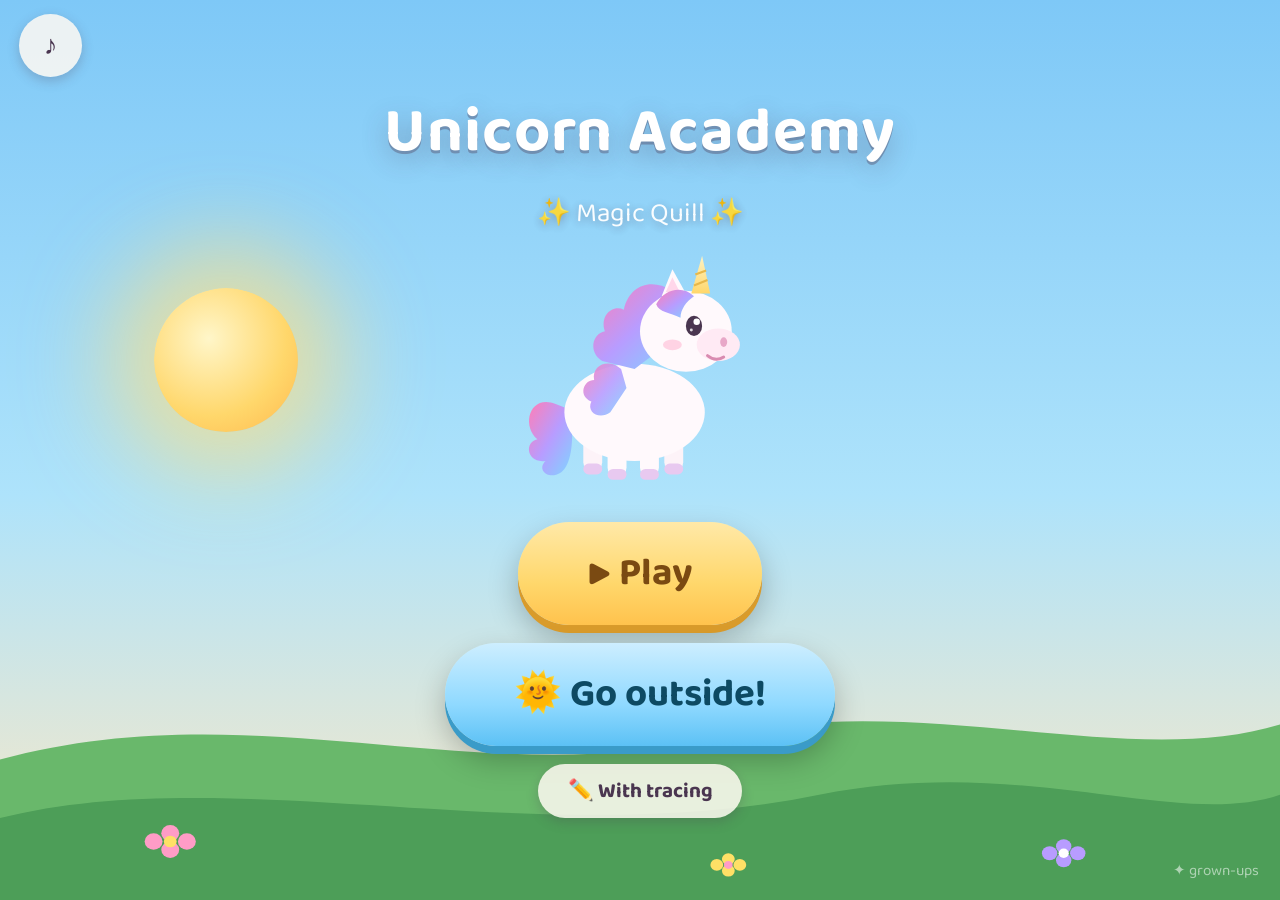
==== prototype/index.html @ e1fb6e6a "Adventure Playground Quest: go-outside missions that grow 6→12 New 🌞 Go outside! mode. Pick a missio" ====
<!DOCTYPE html>
<html lang="en">
<head>
  <meta charset="UTF-8">
  <meta name="viewport" content="width=device-width, initial-scale=1.0, maximum-scale=1.0, user-scalable=no, viewport-fit=cover">
  <title>Unicorn Academy: Magic Quill</title>

  <!-- PWA: add to home screen → full-screen app -->
  <link rel="manifest" href="manifest.webmanifest">
  <meta name="theme-color" content="#322a63">
  <meta name="mobile-web-app-capable" content="yes">
  <meta name="apple-mobile-web-app-capable" content="yes">
  <meta name="apple-mobile-web-app-status-bar-style" content="black-translucent">
  <link rel="apple-touch-icon" href="icon.svg">
  <link rel="icon" href="icon.svg" type="image/svg+xml">

  <link rel="preconnect" href="https://fonts.googleapis.com">
  <link rel="preconnect" href="https://fonts.gstatic.com" crossorigin>
  <link href="https://fonts.googleapis.com/css2?family=Baloo+2:wght@500;700;800&display=swap" rel="stylesheet">

  <link rel="stylesheet" href="css/game.css">
</head>
<body class="sky-day">

  <!-- sky stack (crossfaded by body class) -->
  <div class="sky-layer night"></div>
  <div class="sky-layer dawn1"></div>
  <div class="sky-layer dawn2"></div>
  <div class="sky-layer day"></div>

  <!-- stars -->
  <div id="stars">
    <i style="top:8%;left:12%"></i><i style="top:15%;left:28%"></i><i style="top:6%;left:43%"></i>
    <i style="top:18%;left:57%"></i><i style="top:9%;left:70%"></i><i style="top:14%;left:84%"></i>
    <i style="top:26%;left:7%"></i><i style="top:31%;left:22%"></i><i style="top:24%;left:38%"></i>
    <i style="top:33%;left:50%"></i><i style="top:27%;left:64%"></i><i style="top:35%;left:78%"></i>
    <i style="top:22%;left:92%"></i><i style="top:42%;left:15%"></i><i style="top:45%;left:33%"></i>
    <i style="top:40%;left:60%"></i><i style="top:47%;left:74%"></i><i style="top:44%;left:88%"></i>
    <i style="top:4%;left:60%"></i><i style="top:12%;left:95%"></i><i style="top:38%;left:45%"></i>
    <i style="top:5%;left:25%"></i><i style="top:20%;left:3%"></i><i style="top:30%;left:97%"></i>
  </div>

  <!-- the sun rises as she writes -->
  <div id="sun"></div>

  <!-- the moon rises for the MOON quest -->
  <div id="moon"></div>

  <!-- rain falls for the RAIN quest (drops revealed level by level) -->
  <div id="rain" aria-hidden="true">
    <i style="left:6%;animation-delay:0s"></i><i style="left:14%;animation-delay:.4s"></i>
    <i style="left:22%;animation-delay:.15s"></i><i style="left:30%;animation-delay:.55s"></i>
    <i style="left:38%;animation-delay:.25s"></i><i style="left:46%;animation-delay:.65s"></i>
    <i style="left:54%;animation-delay:.1s"></i><i style="left:62%;animation-delay:.5s"></i>
    <i style="left:70%;animation-delay:.3s"></i><i style="left:78%;animation-delay:.7s"></i>
    <i style="left:86%;animation-delay:.2s"></i><i style="left:94%;animation-delay:.6s"></i>
    <i style="left:10%;animation-delay:.8s"></i><i style="left:42%;animation-delay:.9s"></i>
    <i style="left:66%;animation-delay:.75s"></i><i style="left:90%;animation-delay:.85s"></i>
  </div>

  <!-- rainbow payoff for the RAIN quest -->
  <svg id="rainbow" viewBox="0 0 200 100" aria-hidden="true">
    <path d="M 10 100 A 90 90 0 0 1 190 100" fill="none" stroke="#ff7eb6" stroke-width="7"/>
    <path d="M 17 100 A 83 83 0 0 1 183 100" fill="none" stroke="#ffb86b" stroke-width="7"/>
    <path d="M 24 100 A 76 76 0 0 1 176 100" fill="none" stroke="#ffe66b" stroke-width="7"/>
    <path d="M 31 100 A 69 69 0 0 1 169 100" fill="none" stroke="#7ee8a2" stroke-width="7"/>
    <path d="M 38 100 A 62 62 0 0 1 162 100" fill="none" stroke="#8ab6ff" stroke-width="7"/>
  </svg>

  <!-- meadow -->
  <svg id="meadow" viewBox="0 0 1000 200" preserveAspectRatio="none" aria-hidden="true">
    <path d="M0,80 C 200,20 380,110 560,60 C 720,20 880,90 1000,50 L 1000,200 L 0,200 Z" fill="#69b86b"/>
    <path d="M0,130 C 180,80 420,160 640,110 C 800,75 920,140 1000,110 L 1000,200 L 0,200 Z" fill="#4d9e58"/>
    <!-- flowers -->
    <g fill="#ff9cc6">
      <circle cx="120" cy="150" r="7"/><circle cx="133" cy="143" r="7"/><circle cx="146" cy="150" r="7"/>
      <circle cx="133" cy="157" r="7"/><circle cx="133" cy="150" r="5" fill="#ffe066"/>
    </g>
    <g fill="#b89cff">
      <circle cx="820" cy="160" r="6"/><circle cx="831" cy="154" r="6"/><circle cx="842" cy="160" r="6"/>
      <circle cx="831" cy="166" r="6"/><circle cx="831" cy="160" r="4" fill="#fff"/>
    </g>
    <g fill="#ffe066">
      <circle cx="560" cy="170" r="5"/><circle cx="569" cy="165" r="5"/><circle cx="578" cy="170" r="5"/>
      <circle cx="569" cy="175" r="5"/><circle cx="569" cy="170" r="3.4" fill="#ff9cc6"/>
    </g>
    <!-- bloomers: hidden flower patches that GROW reveals one per letter -->
    <g class="bloomer b1" fill="#ff8fb8">
      <circle cx="250" cy="148" r="8"/><circle cx="264" cy="140" r="8"/><circle cx="278" cy="148" r="8"/>
      <circle cx="264" cy="156" r="8"/><circle cx="264" cy="148" r="5.5" fill="#fff3c4"/>
    </g>
    <g class="bloomer b2" fill="#9be0ff">
      <circle cx="430" cy="140" r="7"/><circle cx="442" cy="133" r="7"/><circle cx="454" cy="140" r="7"/>
      <circle cx="442" cy="147" r="7"/><circle cx="442" cy="140" r="4.8" fill="#ffe066"/>
    </g>
    <g class="bloomer b3" fill="#ffd76b">
      <circle cx="680" cy="155" r="8"/><circle cx="694" cy="147" r="8"/><circle cx="708" cy="155" r="8"/>
      <circle cx="694" cy="163" r="8"/><circle cx="694" cy="155" r="5.5" fill="#ff8fb8"/>
    </g>
    <g class="bloomer b4" fill="#cdaaff">
      <circle cx="900" cy="142" r="7"/><circle cx="912" cy="135" r="7"/><circle cx="924" cy="142" r="7"/>
      <circle cx="912" cy="149" r="7"/><circle cx="912" cy="142" r="4.8" fill="#fff"/>
    </g>
  </svg>

  <!-- ===== screens ===== -->
  <section id="screen-title" class="screen active">
    <h1 id="title-heading">Unicorn Academy</h1>
    <p class="subtitle">✨ Magic Quill ✨</p>
    <div id="title-unicorn"></div>
    <button id="play-btn" class="big-btn">▶ Play</button>
    <button id="adventure-btn" class="big-btn outside-btn">🌞 Go outside!</button>
    <button id="mode-btn" class="mode-btn">✏️ With tracing</button>
  </section>

  <section id="screen-trace" class="screen">
    <div id="word-row"></div>
    <div class="trace-card">
      <div id="word-canvas"></div>
    </div>
  </section>

  <section id="screen-naming" class="screen">
    <div class="panel">
      <h2>Pick my name!</h2>
      <div class="name-choices">
        <button class="name-btn" data-name="Luna">🌙 Luna</button>
        <button class="name-btn" data-name="Rosie">🌹 Rosie</button>
        <button class="name-btn" data-name="Star">⭐ Star</button>
      </div>
    </div>
  </section>

  <section id="screen-topics" class="screen">
    <div class="panel">
      <h2>What shall we learn today?</h2>
      <div id="topic-grid"></div>
    </div>
  </section>

  <!-- Adventure Playground Quest: pick a go-outside mission -->
  <section id="screen-adventures" class="screen">
    <div class="panel">
      <h2>Where shall we adventure today?</h2>
      <div id="adventure-grid"></div>
    </div>
  </section>

  <!-- the mission card: go do it, tap when you're back (honor system) -->
  <section id="screen-mission" class="screen">
    <div class="panel">
      <div id="mission-icon" class="mission-icon">🌞</div>
      <h2 id="mission-prompt">Find something!</h2>
      <button id="mission-go-btn" class="big-btn">Go! 🦄 Tap me when you're back!</button>
    </div>
  </section>

  <!-- back from the adventure: which of these did you find? -->
  <section id="screen-found" class="screen">
    <div class="panel">
      <h2>What did you find?</h2>
      <div id="found-grid"></div>
    </div>
  </section>

  <section id="screen-complete" class="screen">
    <div class="panel">
      <div class="sticker" id="complete-sticker">🎀</div>
      <h2 id="complete-msg">You earned a magic bow!</h2>
      <div id="sticker-row" aria-label="Sticker collection"></div>
      <button id="again-btn" class="big-btn">Play again</button>
    </div>
  </section>

  <!-- persistent unicorn + speech (left side, clear of her writing hand) -->
  <aside id="rail">
    <div id="bubble">…</div>
    <div id="unicorn-slot"></div>
  </aside>

  <button id="music-btn" aria-label="Music on or off">♪</button>
  <a id="parent-link" href="replay.html" aria-label="Parent replay page">✦ grown-ups</a>
  <div id="rotate-hint">↻ turn me sideways!</div>

  <script src="js/letters.js"></script>
  <script src="js/words.js"></script>
  <script src="js/topics.js"></script>
  <script src="js/adventures.js"></script>
  <script src="js/tracer.js"></script>
  <script src="js/freehand.js"></script>
  <script src="js/narrator.js"></script>
  <script src="js/sounds.js"></script>
  <script src="js/unicorn.js"></script>
  <script src="js/game.js"></script>
</body>
</html>
---- prototype/css/game.css ----
/* Magic Quill — "Storybook Dawn" theme.
 * The world is the reward: the sky itself brightens as she writes.
 * Landscape tablet-first; right-handed child → controls live on the LEFT.
 */

:root {
  --ink: #4a3650;
  --cream: #fffaf2;
  --gold: #ffd76b;
  --pink: #ff7eb6;
  --lilac: #b88ad6;
  --sky-text: #fff;
}

* { box-sizing: border-box; margin: 0; padding: 0; }

html, body {
  height: 100%;
  overflow: hidden;
  touch-action: none;               /* no pinch zoom / pull-to-refresh */
  overscroll-behavior: none;
  -webkit-user-select: none;
  user-select: none;
}

body {
  font-family: 'Baloo 2', 'Comic Sans MS', cursive, sans-serif;
  color: var(--ink);
  position: relative;
}

/* ---------- the sky (crossfading gradient layers) ---------- */
.sky-layer {
  position: fixed; inset: 0;
  opacity: 0;
  transition: opacity 2.4s ease;
  z-index: -3;
  pointer-events: none;
}
.sky-layer.night  { background: linear-gradient(180deg, #1b1840 0%, #322a63 55%, #54417e 100%); }
.sky-layer.dawn1  { background: linear-gradient(180deg, #2e2a5e 0%, #6c4a8c 50%, #c4699c 100%); }
.sky-layer.dawn2  { background: linear-gradient(180deg, #5a5096 0%, #c4699c 45%, #ffb37e 100%); }
.sky-layer.day    { background: linear-gradient(180deg, #7ec8f7 0%, #aee3fb 55%, #ffe9c4 100%); }

body.sky-night .sky-layer.night,
body.sky-dawn1 .sky-layer.dawn1,
body.sky-dawn2 .sky-layer.dawn2,
body.sky-day   .sky-layer.day { opacity: 1; }

/* stars — visible at night, fade at dawn */
#stars {
  position: fixed; inset: 0; z-index: -2; pointer-events: none;
  opacity: 0; transition: opacity 2s ease;
}
body.sky-night #stars { opacity: 1; }
body.sky-dawn1 #stars { opacity: 0.5; }
#stars i {
  position: absolute; width: 4px; height: 4px; border-radius: 50%;
  background: #fff;
  animation: twinkle 2.6s ease-in-out infinite;
}
#stars i:nth-child(2n) { animation-delay: 0.9s; width: 3px; height: 3px; }
#stars i:nth-child(3n) { animation-delay: 1.7s; }
@keyframes twinkle { 0%,100% { opacity: 0.25; } 50% { opacity: 1; } }

/* the sun — rises with her writing */
#sun {
  position: fixed; left: 12vw; z-index: -2; pointer-events: none;
  width: 16vmin; height: 16vmin; border-radius: 50%;
  background: radial-gradient(circle at 38% 35%, #fff6c9, #ffd76b 60%, #ffb84d);
  box-shadow: 0 0 60px 24px rgba(255, 215, 107, 0.55);
  bottom: -20vmin;
  transition: bottom 2.6s cubic-bezier(.45,.05,.35,1), box-shadow 2.6s ease;
}
body.sky-dawn1 #sun { bottom: -6vmin; }
body.sky-dawn2 #sun { bottom: 16vmin; box-shadow: 0 0 80px 36px rgba(255, 215, 107, 0.65); }
body.sky-day   #sun { bottom: 52vmin; box-shadow: 0 0 90px 44px rgba(255, 224, 130, 0.7); }

/* the moon — rises for the MOON quest */
#moon {
  position: fixed; right: 14vw; z-index: -2; pointer-events: none;
  width: 13vmin; height: 13vmin; border-radius: 50%;
  background: radial-gradient(circle at 40% 35%, #fffdf0, #f0ead2 65%, #d8d0b8);
  box-shadow: 0 0 50px 18px rgba(240, 234, 210, 0.4);
  bottom: -18vmin;
  transition: bottom 2.6s cubic-bezier(.45,.05,.35,1);
}
#moon::after {            /* crescent shadow */
  content: '';
  position: absolute; top: -6%; left: -14%;
  width: 86%; height: 86%; border-radius: 50%;
  background: rgba(50, 42, 99, 0.55);
}
body.moon-up #moon { bottom: 50vmin; }

/* rain — drops appear level by level (rain-level-1..4) */
#rain {
  position: fixed; inset: 0; z-index: 0; pointer-events: none;
}
#rain i {
  position: absolute; top: -6vh;
  width: 3px; height: 16px; border-radius: 3px;
  background: linear-gradient(180deg, rgba(188,216,255,0), #bcd8ff);
  opacity: 0;
  animation: raindrop 0.9s linear infinite;
}
@keyframes raindrop {
  0% { transform: translateY(0); }
  100% { transform: translateY(80vh); }
}
body.rain-level-1 #rain i:nth-child(-n+4)  { opacity: 0.85; }
body.rain-level-2 #rain i:nth-child(-n+8)  { opacity: 0.85; }
body.rain-level-3 #rain i:nth-child(-n+12) { opacity: 0.85; }
body.rain-level-4 #rain i                  { opacity: 0.85; }

/* rainbow — RAIN quest payoff */
#rainbow {
  position: fixed; left: 50%; bottom: 18vh; z-index: -1; pointer-events: none;
  width: min(72vmin, 80vw);
  transform: translateX(-50%) scale(0.5);
  transform-origin: bottom center;
  opacity: 0;
  transition: opacity 1.4s ease, transform 1.4s cubic-bezier(.34,1.56,.64,1);
}
body.rainbow-show #rainbow { opacity: 0.92; transform: translateX(-50%) scale(1); }

/* shooting stars — STAR quest */
.shooting-star {
  position: fixed; z-index: 0; pointer-events: none;
  width: 5px; height: 5px; border-radius: 50%;
  background: #fff;
  box-shadow: 0 0 8px 3px rgba(255, 246, 201, 0.9);
  animation: shoot 1.3s ease-out forwards;
}
.shooting-star::before {
  content: '';
  position: absolute; right: 2px; top: 1.5px;
  width: 70px; height: 2px;
  background: linear-gradient(270deg, rgba(255,255,255,0.9), rgba(255,255,255,0));
  transform-origin: right center;
  transform: rotate(-200deg);
}
@keyframes shoot {
  0% { transform: translate(0, 0); opacity: 1; }
  100% { transform: translate(38vmin, 22vmin); opacity: 0; }
}

/* extra-twinkle payoff for STAR */
body.star-burst #stars { opacity: 1; }
body.star-burst #stars i {
  width: 5px; height: 5px;
  box-shadow: 0 0 7px 2px rgba(255, 255, 255, 0.8);
  animation-duration: 1.2s;
}

/* bloomers — GROW quest flower patches (bloom-1..4) */
#meadow .bloomer {
  transform: scale(0);
  transform-box: fill-box;
  transform-origin: center bottom;
  transition: transform 0.9s cubic-bezier(.34,1.56,.64,1);
}
body.bloom-1 #meadow .bloomer.b1,
body.bloom-2 #meadow .bloomer.b2,
body.bloom-3 #meadow .bloomer.b3,
body.bloom-4 #meadow .bloomer.b4,
body.bloom-all #meadow .bloomer { transform: scale(1); }

/* writing-mode toggle on the title screen */
.mode-btn {
  font-family: inherit;
  font-size: clamp(0.95rem, 2.4vmin, 1.3rem);
  font-weight: 700;
  color: var(--ink);
  background: rgba(255, 250, 242, 0.85);
  border: none;
  border-radius: 999px;
  padding: 0.5em 1.4em;
  cursor: pointer;
  box-shadow: 0 4px 12px rgba(74, 54, 80, 0.25);
  -webkit-tap-highlight-color: transparent;
}
.mode-btn:active { transform: translateY(2px); }

/* sticker collection row on the complete panel */
#sticker-row {
  font-size: clamp(1.4rem, 4vmin, 2.2rem);
  letter-spacing: 0.3em;
  min-height: 1.2em;
}

/* meadow — darkens at night */
#meadow {
  position: fixed; left: 0; right: 0; bottom: 0; z-index: -1;
  width: 100%; height: 26vh; pointer-events: none;
  filter: brightness(1);
  transition: filter 2.4s ease;
}
body.sky-night #meadow { filter: brightness(0.45) saturate(0.7); }
body.sky-dawn1 #meadow { filter: brightness(0.62) saturate(0.8); }
body.sky-dawn2 #meadow { filter: brightness(0.85); }

/* ---------- screens ---------- */
.screen {
  position: fixed; inset: 0;
  display: none;
  z-index: 5;
}
.screen.active { display: flex; }

/* title */
#screen-title {
  flex-direction: column; align-items: center; justify-content: center;
  gap: 2vh;
  text-align: center;
}
#screen-title h1 {
  font-size: clamp(2.4rem, 7vmin, 4.6rem);
  color: #fff;
  text-shadow: 0 3px 0 rgba(74, 54, 80, 0.35), 0 8px 26px rgba(74, 54, 80, 0.3);
  letter-spacing: 0.02em;
}
#screen-title .subtitle {
  font-size: clamp(1.1rem, 3vmin, 1.7rem);
  color: #fff;
  opacity: 0.95;
  text-shadow: 0 2px 10px rgba(74, 54, 80, 0.4);
  margin-top: -1vh;
}
#title-unicorn { width: clamp(180px, 30vmin, 300px); }
#title-unicorn .unicorn-svg { width: 100%; height: auto; }

.big-btn {
  font-family: inherit;
  font-size: clamp(1.5rem, 4.5vmin, 2.4rem);
  font-weight: 700;
  color: #7a4a12;
  background: linear-gradient(180deg, #ffe9a8, var(--gold) 60%, #ffc24d);
  border: none;
  border-radius: 999px;
  padding: 0.55em 1.8em;
  box-shadow: 0 8px 0 #d99b2b, 0 14px 30px rgba(0,0,0,0.25);
  cursor: pointer;
  animation: btn-breathe 2.2s ease-in-out infinite;
  -webkit-tap-highlight-color: transparent;
}
.big-btn:active { transform: translateY(5px); box-shadow: 0 3px 0 #d99b2b, 0 8px 18px rgba(0,0,0,0.25); }
@keyframes btn-breathe { 0%,100% { transform: scale(1); } 50% { transform: scale(1.05); } }

/* ---------- persistent rail (unicorn + speech) — LEFT side ---------- */
#rail {
  position: fixed; left: 1.5vw; bottom: 2vh;
  width: clamp(180px, 26vw, 340px);
  z-index: 6;
  pointer-events: none;
}
#screen-title.active ~ #rail { display: none; }

#unicorn-slot .unicorn-svg { width: 100%; height: auto; }

#bubble {
  background: var(--cream);
  border-radius: 22px;
  padding: 12px 16px;
  font-size: clamp(0.95rem, 2.4vmin, 1.3rem);
  font-weight: 600;
  line-height: 1.3;
  box-shadow: 0 6px 18px rgba(74, 54, 80, 0.25);
  position: relative;
  margin-bottom: 8px;
  min-height: 2.4em;
}
#bubble::after {
  content: '';
  position: absolute; bottom: -10px; left: 38px;
  border: 11px solid transparent;
  border-top-color: var(--cream);
  border-bottom: none;
}
.bubble-pop { animation: bubble-pop 0.35s cubic-bezier(.34,1.56,.64,1); }
@keyframes bubble-pop { 0% { transform: scale(0.7); opacity: 0; } 100% { transform: scale(1); opacity: 1; } }

/* ---------- trace screen ---------- */
#screen-trace {
  flex-direction: column;
  align-items: flex-end;          /* trace card on the right for righties */
  padding: 2vh 3vw 2vh 0;
}

#word-row {
  display: flex; gap: 0.5vw;
  justify-content: center;
  width: 100%;
  padding: 0 2vw;
  margin-bottom: 1.5vh;
}
.tile {
  display: inline-flex; align-items: center; justify-content: center;
  min-width: clamp(34px, 6.2vmin, 60px);
  height: clamp(40px, 7.4vmin, 70px);
  padding: 0 6px;
  border-radius: 14px;
  background: rgba(255, 250, 242, 0.55);
  color: var(--ink);
  font-size: clamp(1.3rem, 4.4vmin, 2.4rem);
  font-weight: 700;
  box-shadow: inset 0 0 0 2px rgba(255,255,255,0.5);
  transition: transform 0.25s, background 0.4s;
}
.tile.current {
  background: var(--cream);
  box-shadow: inset 0 0 0 3px var(--gold), 0 6px 16px rgba(74,54,80,0.3);
  animation: tile-bounce 1s ease-in-out infinite;
}
.tile.done {
  background: linear-gradient(135deg, #ffd1ec, #ffe9a8 50%, #c9f0ff);
  box-shadow: 0 4px 12px rgba(74,54,80,0.2);
}
@keyframes tile-bounce { 0%,100% { transform: translateY(0); } 50% { transform: translateY(-6px); } }

.trace-card {
  background: radial-gradient(circle at 30% 20%, #fffdf7, var(--cream));
  border-radius: 32px;
  box-shadow: 0 14px 40px rgba(40, 25, 60, 0.35), inset 0 0 0 6px rgba(255, 215, 107, 0.35);
  width: min(62vw, 78vh);
  height: min(78vh, 100%);
  flex: 0 0 auto;
  display: flex; align-items: center; justify-content: center;
  padding: 2vmin;
}
/* whole-word canvas: one svg slot per glyph, school lines run across each row */
#word-canvas {
  width: 100%; height: 100%;
  display: flex; flex-direction: column;
  justify-content: center;
  gap: 2vmin;
}
.word-line {
  display: flex; justify-content: center;
  width: 100%;
  /* cap 15/140, dashed midline 62/140, baseline 112/140 of slot height */
  background:
    linear-gradient(#c5a8dd, #c5a8dd) 0 10.71% / 100% 2px no-repeat,
    repeating-linear-gradient(to right, #d9c2e8 0 8px, transparent 8px 18px) 0 44.29% / 100% 2px no-repeat,
    linear-gradient(#b88ad6, #b88ad6) 0 80% / 100% 2.5px no-repeat;
}
.slot {
  display: block;
  width: calc(100% / var(--n, 4));
  aspect-ratio: 100 / 140;
  touch-action: none;
  cursor: crosshair;
  border-radius: 10px;
}
.slot.active {
  background: rgba(255, 224, 130, 0.16);
  box-shadow: inset 0 0 0 3px rgba(255, 215, 107, 0.45);
}
.slot-preview {
  stroke: #cfb9e2; opacity: 0.4;
  fill: none; stroke-width: 7;
  stroke-linecap: round; stroke-linejoin: round;
}

/* tracing strokes (classes created by tracer.js) */
.mq-under { stroke: #f0dcc8; stroke-width: 13; }
.mq-guide {
  stroke: #d9c2e8; stroke-width: 2.6;
  stroke-dasharray: 0.1 7;
  opacity: 0.85;
}
.mq-guide-active { stroke: var(--lilac); opacity: 1; }
.mq-ink { stroke-width: 9.5; }
.mq-start {
  fill: var(--gold);
  stroke: #fff; stroke-width: 1.6;
  transition: opacity 0.2s;
}
.mq-pulse { animation: dot-pulse 1.1s ease-in-out infinite; transform-box: fill-box; transform-origin: center; }
@keyframes dot-pulse { 0%,100% { transform: scale(1); } 50% { transform: scale(1.35); } }
.mq-arrow { fill: var(--lilac); opacity: 0.95; transition: opacity 0.2s; }
.mq-comet {
  fill: #fff;
  filter: drop-shadow(0 0 6px #ffe66b) drop-shadow(0 0 12px #ff7eb6);
  transition: opacity 0.3s;
}
.mq-mote {
  animation: mote-drift 0.8s ease-out forwards;
  transform-box: fill-box;
}
@keyframes mote-drift {
  0% { opacity: 1; transform: translate(0, 0) scale(1); }
  100% { opacity: 0; transform: translate(var(--dx, 0), var(--dy, -12px)) scale(0.3); }
}
.mq-shake { animation: gentle-shake 0.4s ease; }
@keyframes gentle-shake {
  0%,100% { transform: translateX(0); }
  25% { transform: translateX(-5px); } 75% { transform: translateX(5px); }
}

/* freehand mode: school writing lines + her own ink (classes from freehand.js) */
.fh-line { stroke-width: 1.4; }
.fh-cap  { stroke: #c5a8dd; }
.fh-mid  { stroke: #d9c2e8; stroke-dasharray: 4 4; opacity: 0.8; }
.fh-base { stroke: #b88ad6; stroke-width: 1.8; }
.fh-ink {
  stroke: #8ab6ff;
  stroke-width: 4.6;
  stroke-linecap: round;
  stroke-linejoin: round;
  transition: opacity 0.4s;
}
.fh-ink-done { stroke-width: 5.2; }
.fh-fade { opacity: 0; }

/* ---------- naming + complete panels (centered, rail stays visible) ---------- */
#screen-naming, #screen-complete {
  align-items: center; justify-content: center;
  flex-direction: column; gap: 3vh;
}
.panel {
  background: var(--cream);
  border-radius: 32px;
  padding: 4vh 4vw;
  box-shadow: 0 14px 40px rgba(40, 25, 60, 0.35);
  text-align: center;
  display: flex; flex-direction: column; gap: 2.5vh; align-items: center;
}
.panel h2 { font-size: clamp(1.6rem, 4.5vmin, 2.6rem); }
.name-choices { display: flex; gap: 2vw; }
.name-btn {
  font-family: inherit;
  font-size: clamp(1.3rem, 3.8vmin, 2rem);
  font-weight: 700;
  color: var(--ink);
  border: none; border-radius: 24px;
  padding: 0.7em 1.1em;
  cursor: pointer;
  box-shadow: 0 6px 0 rgba(74,54,80,0.25), 0 10px 22px rgba(74,54,80,0.18);
  -webkit-tap-highlight-color: transparent;
  transition: transform 0.15s;
}
.name-btn:active { transform: translateY(4px); }
.name-btn[data-name="Luna"]  { background: linear-gradient(180deg, #d8ccff, #b89cff); }
.name-btn[data-name="Rosie"] { background: linear-gradient(180deg, #ffd1e4, #ff9cc6); }
.name-btn[data-name="Star"]  { background: linear-gradient(180deg, #fff3c4, #ffe066); }

/* ---------- topic picker ("What shall we learn today?") ---------- */
#screen-topics { align-items: center; justify-content: center; flex-direction: column; }
#screen-topics .panel { max-width: min(94vw, 920px); max-height: 90vh; }
#topic-grid {
  display: flex; flex-wrap: wrap;
  justify-content: center; align-content: center;
  gap: 2vmin;
  width: 100%;
  overflow-y: auto;
}
.topic-btn {
  font-family: inherit;
  display: flex; flex-direction: column; align-items: center; justify-content: center;
  gap: 0.3em;
  width: clamp(108px, 20vmin, 184px);
  min-height: clamp(108px, 20vmin, 184px);
  padding: 1em 0.6em;
  border: none; border-radius: 24px;
  color: var(--ink);
  font-size: clamp(1rem, 2.6vmin, 1.5rem);
  font-weight: 700;
  cursor: pointer;
  box-shadow: 0 6px 0 rgba(74,54,80,0.25), 0 10px 22px rgba(74,54,80,0.18);
  -webkit-tap-highlight-color: transparent;
  transition: transform 0.15s;
}
.topic-btn:active { transform: translateY(4px); }
.topic-btn .emoji { font-size: clamp(2.4rem, 7vmin, 4rem); line-height: 1; }
.topic-btn .label { word-break: break-word; line-height: 1.1; }
/* pastel gradient variants cycle by position so any number of packs stays lively */
.topic-btn:nth-child(5n+1) { background: linear-gradient(180deg, #d8ccff, #b89cff); }
.topic-btn:nth-child(5n+2) { background: linear-gradient(180deg, #ffd1e4, #ff9cc6); }
.topic-btn:nth-child(5n+3) { background: linear-gradient(180deg, #fff3c4, #ffe066); }
.topic-btn:nth-child(5n+4) { background: linear-gradient(180deg, #c9f0ff, #8fd9ff); }
.topic-btn:nth-child(5n+5) { background: linear-gradient(180deg, #d6f5d0, #9be08a); }
/* the always-present built-in pack keeps a signature gold-lilac sparkle */
.topic-btn.magic { background: linear-gradient(180deg, #fff3c4, #e7c9ff); }
/* level stars under an adventure card name */
.topic-btn .stars { font-size: clamp(0.75rem, 1.9vmin, 1.05rem); letter-spacing: 0.08em; line-height: 1; }

/* ---------- Adventure Playground Quest ---------- */
/* picker + "what did you find?" reuse the topic grid/card layout */
#screen-adventures, #screen-found { align-items: center; justify-content: center; flex-direction: column; }
#screen-adventures .panel, #screen-found .panel { max-width: min(94vw, 920px); max-height: 90vh; }
#adventure-grid, #found-grid {
  display: flex; flex-wrap: wrap;
  justify-content: center; align-content: center;
  gap: 2vmin;
  width: 100%;
  overflow-y: auto;
}

/* the mission card: one big go-do prompt + a single Go button */
#screen-mission { align-items: center; justify-content: center; flex-direction: column; }
#screen-mission .panel { max-width: min(92vw, 720px); }
.mission-icon { font-size: clamp(3rem, 12vmin, 6rem); line-height: 1; }
#mission-prompt { line-height: 1.2; }

/* the title's Go-outside button: a sky-blue sibling of .big-btn */
.outside-btn {
  color: #0d4a63;
  background: linear-gradient(180deg, #cdeeff, #8fd9ff 60%, #5cc1f5);
  box-shadow: 0 8px 0 #3a9bc8, 0 14px 30px rgba(0,0,0,0.25);
}
.outside-btn:active { transform: translateY(5px); box-shadow: 0 3px 0 #3a9bc8, 0 8px 18px rgba(0,0,0,0.25); }

.sticker {
  font-size: clamp(3rem, 10vmin, 5.5rem);
  animation: sticker-spin 1.2s cubic-bezier(.34,1.56,.64,1);
}
@keyframes sticker-spin { 0% { transform: scale(0) rotate(-180deg); } 100% { transform: scale(1) rotate(0); } }

/* ---------- corner controls (left = reachable without covering writing) ---------- */
#music-btn {
  position: fixed; top: 1.5vh; left: 1.5vw; z-index: 9;
  width: clamp(44px, 7vmin, 64px); height: clamp(44px, 7vmin, 64px);
  border-radius: 50%;
  border: none;
  background: rgba(255, 250, 242, 0.85);
  color: var(--ink);
  font-size: clamp(1.2rem, 3vmin, 1.7rem);
  cursor: pointer;
  box-shadow: 0 4px 12px rgba(74,54,80,0.25);
}
#music-btn.off { opacity: 0.45; text-decoration: line-through; }

#parent-link {
  position: fixed; bottom: 1vh; right: 1vw; z-index: 9;
  font-size: 0.95rem;
  color: rgba(255,255,255,0.55);
  text-decoration: none;
  padding: 8px;
}

/* ---------- unicorn animation states ---------- */
.unicorn { pointer-events: none; }
.unicorn-svg { overflow: visible; }

.u-tail { animation: tail-sway 3.2s ease-in-out infinite; transform-box: fill-box; transform-origin: right center; }
@keyframes tail-sway { 0%,100% { transform: rotate(0deg); } 50% { transform: rotate(7deg); } }

.u-eye { transform-box: fill-box; transform-origin: center; animation: blink 4.4s infinite; }
@keyframes blink { 0%, 93%, 100% { transform: scaleY(1); } 95.5%, 97% { transform: scaleY(0.08); } }

.u-idle .u-body-group { animation: idle-bob 3s ease-in-out infinite; }
@keyframes idle-bob { 0%,100% { transform: translateY(0); } 50% { transform: translateY(-4px); } }

.u-shy .u-head-group {
  transform-box: fill-box; transform-origin: center bottom;
  animation: shy-peek 3s ease-in-out infinite;
}
@keyframes shy-peek {
  0%,100% { transform: rotate(7deg) translateY(4px); }
  50% { transform: rotate(2deg) translateY(1px); }
}
.u-shy .u-stars { opacity: 0; }

.u-happy .u-body-group { animation: happy-bounce 0.55s cubic-bezier(.34,1.56,.64,1) 2; }
@keyframes happy-bounce { 0%,100% { transform: translateY(0); } 50% { transform: translateY(-14px); } }

.u-celebrate .u-body-group {
  transform-box: fill-box; transform-origin: 30% 90%;
  animation: rear-up 0.9s cubic-bezier(.34,1.56,.64,1) 2;
}
@keyframes rear-up {
  0%,100% { transform: rotate(0); }
  40% { transform: rotate(-12deg) translateY(-10px); }
}
.u-stars { opacity: 0; transition: opacity 0.3s; }
.u-celebrate .u-stars { opacity: 1; }
.u-celebrate .u-star { animation: star-pop 1s ease-in-out infinite; transform-box: fill-box; transform-origin: center; }
.u-celebrate .u-star.s2 { animation-delay: 0.3s; }
.u-celebrate .u-star.s3 { animation-delay: 0.6s; }
@keyframes star-pop { 0%,100% { transform: scale(0.7); opacity: 0.6; } 50% { transform: scale(1.25); opacity: 1; } }

/* ---------- portrait fallback (game is designed landscape) ---------- */
@media (orientation: portrait) {
  #screen-trace { align-items: center; padding: 1vh 2vw; }
  .trace-card { width: 92vw; height: 58vh; }
  #rail { width: 38vw; bottom: 1vh; }
  #rotate-hint { display: block; }
}
#rotate-hint {
  display: none;
  position: fixed; top: 1vh; right: 2vw; z-index: 9;
  color: #fff; font-size: 0.9rem; opacity: 0.8;
}
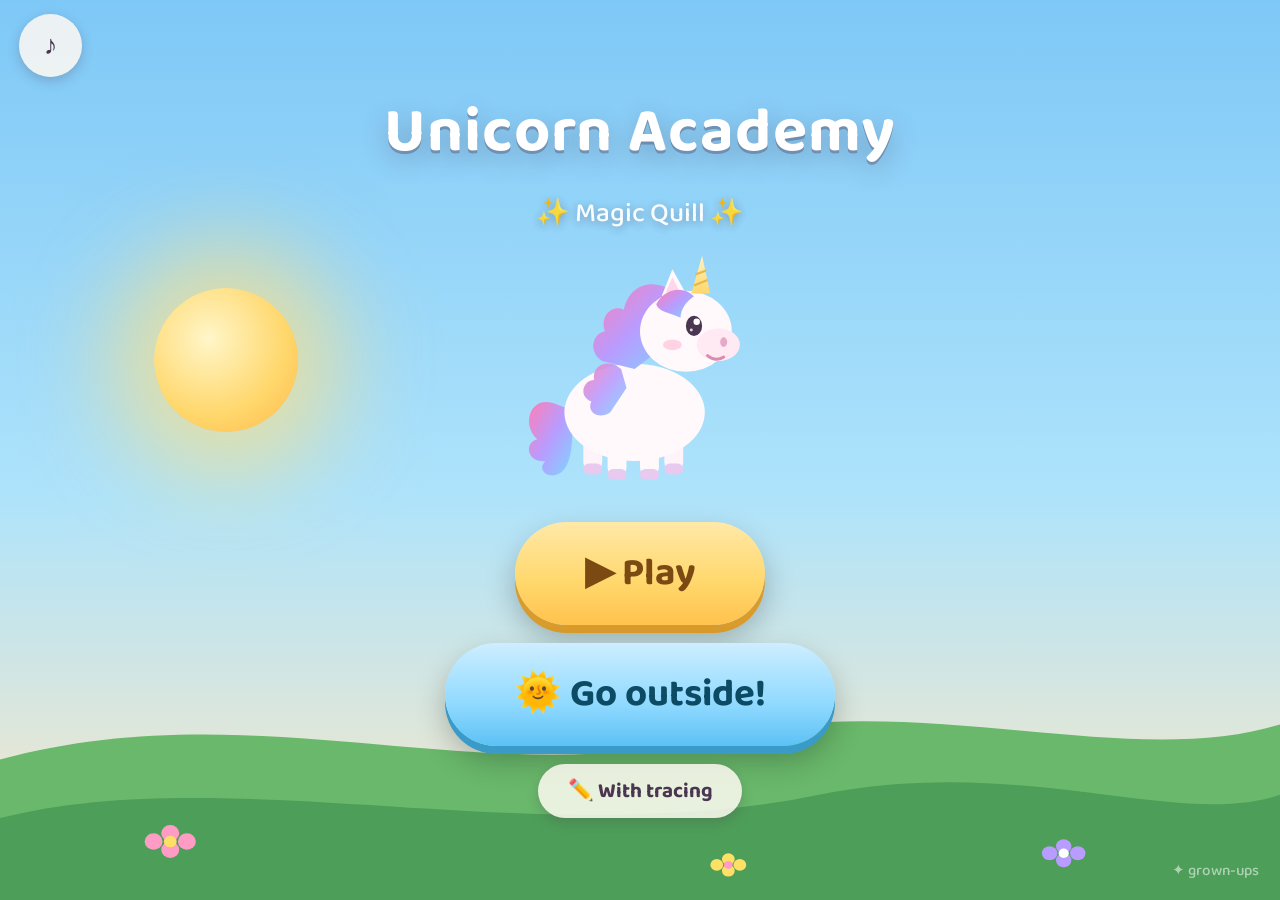
==== commit f474c113: "Self-host Baloo 2 font (remove Google Fonts dependency) - css/fonts.css + fonts/*.woff2 (latin + lat" ====
--- a/prototype/index.html
+++ b/prototype/index.html
@@ -11,12 +11,10 @@
   <meta name="mobile-web-app-capable" content="yes">
   <meta name="apple-mobile-web-app-capable" content="yes">
   <meta name="apple-mobile-web-app-status-bar-style" content="black-translucent">
-  <link rel="apple-touch-icon" href="icon.svg">
+  <link rel="apple-touch-icon" href="apple-touch-icon.png">
   <link rel="icon" href="icon.svg" type="image/svg+xml">
 
-  <link rel="preconnect" href="https://fonts.googleapis.com">
-  <link rel="preconnect" href="https://fonts.gstatic.com" crossorigin>
-  <link href="https://fonts.googleapis.com/css2?family=Baloo+2:wght@500;700;800&display=swap" rel="stylesheet">
+  <link rel="stylesheet" href="css/fonts.css">
 
   <link rel="stylesheet" href="css/game.css">
 </head>
@@ -192,5 +190,13 @@
   <script src="js/sounds.js"></script>
   <script src="js/unicorn.js"></script>
   <script src="js/game.js"></script>
+  <script>
+    // register the service worker for offline play + installability
+    if ('serviceWorker' in navigator) {
+      addEventListener('load', function () {
+        navigator.serviceWorker.register('sw.js').catch(function () {});
+      });
+    }
+  </script>
 </body>
 </html>
--- a/prototype/css/fonts.css
+++ b/prototype/css/fonts.css
@@ -0,0 +1,61 @@
+/* Baloo 2 — self-hosted (latin + latin-ext, weights 500/700/800).
+ * Generated from Google Fonts; replaces the runtime fonts.googleapis.com link. */
+/* latin-ext */
+@font-face {
+  font-family: 'Baloo 2';
+  font-style: normal;
+  font-weight: 500;
+  font-display: swap;
+  src: url(../fonts/baloo2-500-latin-ext.woff2) format('woff2');
+  unicode-range: U+0100-02BA, U+02BD-02C5, U+02C7-02CC, U+02CE-02D7, U+02DD-02FF, U+0304, U+0308, U+0329, U+1D00-1DBF, U+1E00-1E9F, U+1EF2-1EFF, U+2020, U+20A0-20AB, U+20AD-20C0, U+2113, U+2C60-2C7F, U+A720-A7FF;
+}
+
+/* latin */
+@font-face {
+  font-family: 'Baloo 2';
+  font-style: normal;
+  font-weight: 500;
+  font-display: swap;
+  src: url(../fonts/baloo2-500-latin.woff2) format('woff2');
+  unicode-range: U+0000-00FF, U+0131, U+0152-0153, U+02BB-02BC, U+02C6, U+02DA, U+02DC, U+0304, U+0308, U+0329, U+2000-206F, U+20AC, U+2122, U+2191, U+2193, U+2212, U+2215, U+FEFF, U+FFFD;
+}
+
+/* latin-ext */
+@font-face {
+  font-family: 'Baloo 2';
+  font-style: normal;
+  font-weight: 700;
+  font-display: swap;
+  src: url(../fonts/baloo2-700-latin-ext.woff2) format('woff2');
+  unicode-range: U+0100-02BA, U+02BD-02C5, U+02C7-02CC, U+02CE-02D7, U+02DD-02FF, U+0304, U+0308, U+0329, U+1D00-1DBF, U+1E00-1E9F, U+1EF2-1EFF, U+2020, U+20A0-20AB, U+20AD-20C0, U+2113, U+2C60-2C7F, U+A720-A7FF;
+}
+
+/* latin */
+@font-face {
+  font-family: 'Baloo 2';
+  font-style: normal;
+  font-weight: 700;
+  font-display: swap;
+  src: url(../fonts/baloo2-700-latin.woff2) format('woff2');
+  unicode-range: U+0000-00FF, U+0131, U+0152-0153, U+02BB-02BC, U+02C6, U+02DA, U+02DC, U+0304, U+0308, U+0329, U+2000-206F, U+20AC, U+2122, U+2191, U+2193, U+2212, U+2215, U+FEFF, U+FFFD;
+}
+
+/* latin-ext */
+@font-face {
+  font-family: 'Baloo 2';
+  font-style: normal;
+  font-weight: 800;
+  font-display: swap;
+  src: url(../fonts/baloo2-800-latin-ext.woff2) format('woff2');
+  unicode-range: U+0100-02BA, U+02BD-02C5, U+02C7-02CC, U+02CE-02D7, U+02DD-02FF, U+0304, U+0308, U+0329, U+1D00-1DBF, U+1E00-1E9F, U+1EF2-1EFF, U+2020, U+20A0-20AB, U+20AD-20C0, U+2113, U+2C60-2C7F, U+A720-A7FF;
+}
+
+/* latin */
+@font-face {
+  font-family: 'Baloo 2';
+  font-style: normal;
+  font-weight: 800;
+  font-display: swap;
+  src: url(../fonts/baloo2-800-latin.woff2) format('woff2');
+  unicode-range: U+0000-00FF, U+0131, U+0152-0153, U+02BB-02BC, U+02C6, U+02DA, U+02DC, U+0304, U+0308, U+0329, U+2000-206F, U+20AC, U+2122, U+2191, U+2193, U+2212, U+2215, U+FEFF, U+FFFD;
+}
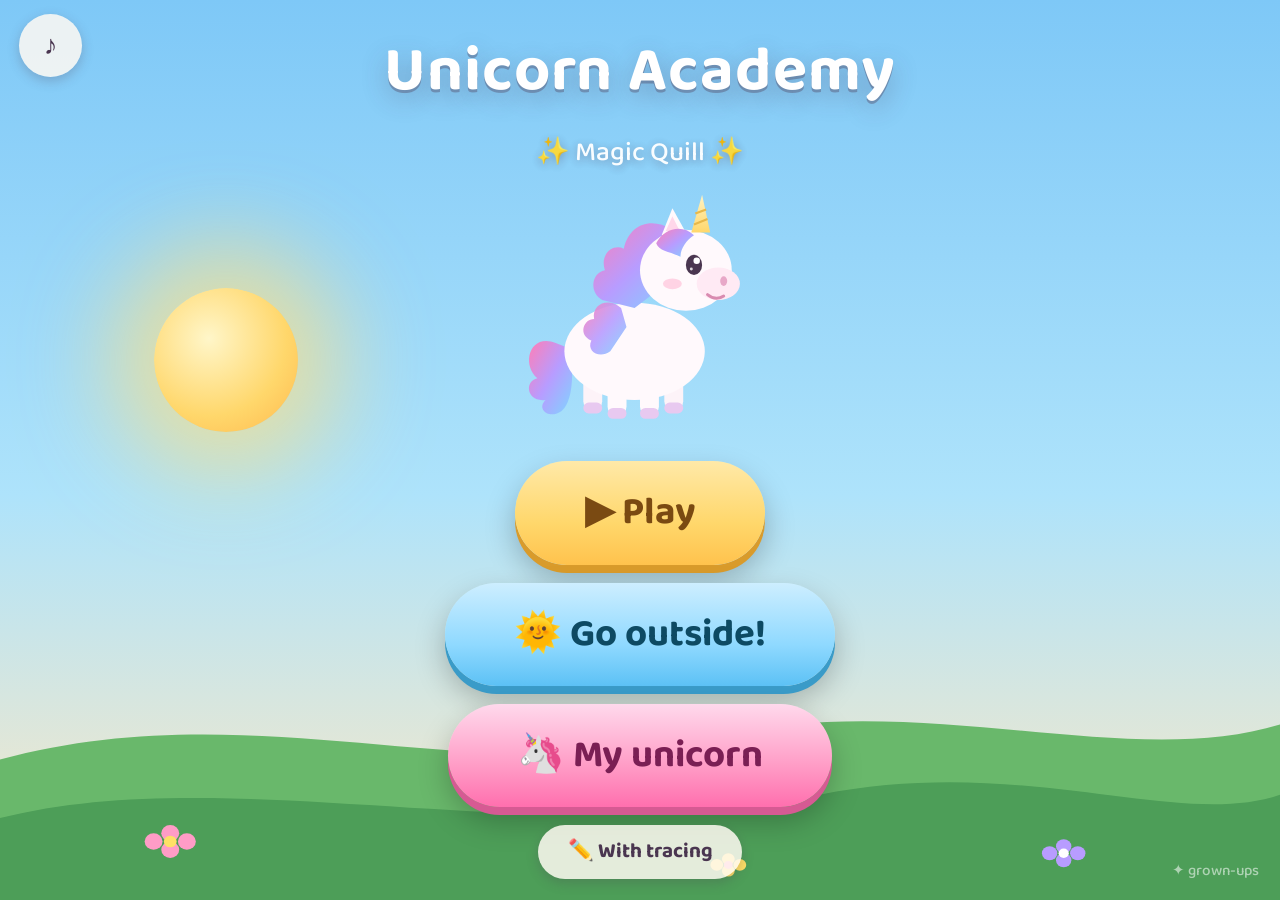
==== commit 76f909a2: "Add Unicorn Nursery: hatch & care mode (Phase 1) Promote the unicorn mascot into a pet the child hat" ====
--- a/prototype/index.html
+++ b/prototype/index.html
@@ -17,6 +17,7 @@
   <link rel="stylesheet" href="css/fonts.css">
 
   <link rel="stylesheet" href="css/game.css">
+  <link rel="stylesheet" href="css/nursery.css">
 </head>
 <body class="sky-day">
 
@@ -108,6 +109,7 @@
     <div id="title-unicorn"></div>
     <button id="play-btn" class="big-btn">▶ Play</button>
     <button id="adventure-btn" class="big-btn outside-btn">🌞 Go outside!</button>
+    <button id="nursery-btn" class="big-btn nursery-btn">🦄 My unicorn</button>
     <button id="mode-btn" class="mode-btn">✏️ With tracing</button>
   </section>
 
@@ -165,10 +167,14 @@
     <div class="panel">
       <div class="sticker" id="complete-sticker">🎀</div>
       <h2 id="complete-msg">You earned a magic bow!</h2>
+      <p id="complete-dust"></p>
       <div id="sticker-row" aria-label="Sticker collection"></div>
       <button id="again-btn" class="big-btn">Play again</button>
     </div>
   </section>
+
+  <!-- Unicorn Nursery (hatch & care) — built by js/nursery.js -->
+  <section id="screen-nursery" class="screen"></section>
 
   <!-- persistent unicorn + speech (left side, clear of her writing hand) -->
   <aside id="rail">
@@ -186,9 +192,12 @@
   <script src="js/adventures.js"></script>
   <script src="js/tracer.js"></script>
   <script src="js/freehand.js"></script>
+  <script src="js/voice-lines.js"></script>
+  <script src="js/voice.js"></script>
   <script src="js/narrator.js"></script>
   <script src="js/sounds.js"></script>
   <script src="js/unicorn.js"></script>
+  <script src="js/nursery.js"></script>
   <script src="js/game.js"></script>
   <script>
     // register the service worker for offline play + installability
--- a/prototype/css/nursery.css
+++ b/prototype/css/nursery.css
@@ -0,0 +1,199 @@
+/* Magic Quill — Unicorn Nursery (Phase 1: Hatch & Care).
+ * Cozy, rounded, pastel — matches the game's title/topic aesthetic. The nursery
+ * builds its own DOM inside #screen-nursery (see js/nursery.js). */
+
+#screen-nursery { align-items: center; justify-content: center; flex-direction: column; }
+
+/* hide the persistent companion rail here — the nursery has its own big unicorn */
+#screen-nursery.active ~ #rail { display: none; }
+
+.nursery-stage {
+  position: relative;
+  display: flex; flex-direction: column; align-items: center;
+  gap: 1.6vh;
+  width: min(94vw, 760px);
+  max-height: 94vh;
+  padding: 2.4vh 3vw;
+  background: linear-gradient(180deg, rgba(255, 250, 242, 0.95), rgba(255, 241, 250, 0.95));
+  border-radius: 34px;
+  box-shadow: 0 14px 40px rgba(40, 25, 60, 0.35);
+}
+
+.nursery-back {
+  position: fixed; top: 1.5vh; left: 1.5vw; z-index: 9;
+  width: clamp(44px, 7vmin, 64px); height: clamp(44px, 7vmin, 64px);
+  border-radius: 50%; border: none;
+  background: rgba(255, 250, 242, 0.9); color: var(--ink);
+  font-size: clamp(1.2rem, 3vmin, 1.7rem); cursor: pointer;
+  box-shadow: 0 4px 12px rgba(74, 54, 80, 0.25);
+  -webkit-tap-highlight-color: transparent;
+}
+.nursery-back:active { transform: translateY(2px); }
+
+.stardust-counter {
+  align-self: flex-end;
+  display: inline-flex; align-items: center; gap: 0.3em;
+  font-weight: 800; color: #8a5a00;
+  font-size: clamp(1.1rem, 3vmin, 1.6rem);
+  background: linear-gradient(180deg, #fff3c4, #ffe066);
+  padding: 0.25em 0.7em; border-radius: 999px;
+  box-shadow: 0 4px 0 rgba(217, 155, 43, 0.45);
+}
+
+.nursery-caption {
+  min-height: 1.6em;
+  font-weight: 700; line-height: 1.2; text-align: center;
+  color: var(--ink);
+  font-size: clamp(1.05rem, 3vmin, 1.6rem);
+}
+.nursery-caption.pop { animation: bubble-pop 0.35s cubic-bezier(.34, 1.56, .64, 1); }
+
+/* ---------- scene (egg OR unicorn live here) ---------- */
+.nursery-scene {
+  position: relative;
+  width: clamp(200px, 40vmin, 340px);
+  height: clamp(200px, 40vmin, 340px);
+  display: flex; align-items: flex-end; justify-content: center;
+}
+
+/* the magic egg (shown until hatched) */
+.nursery-egg {
+  border: none; background: none; cursor: pointer;
+  font-size: clamp(7rem, 26vmin, 12rem); line-height: 1;
+  filter: drop-shadow(0 8px 16px rgba(74, 54, 80, 0.3));
+  animation: egg-glow 2.4s ease-in-out infinite;
+  -webkit-tap-highlight-color: transparent;
+  align-self: center;
+}
+@keyframes egg-glow {
+  0%, 100% { transform: rotate(-3deg); filter: drop-shadow(0 8px 16px rgba(74, 54, 80, 0.3)); }
+  50% { transform: rotate(3deg); filter: drop-shadow(0 8px 26px rgba(255, 200, 80, 0.6)); }
+}
+.nursery-egg.wiggle { animation: egg-wiggle 0.4s ease; }
+@keyframes egg-wiggle {
+  0%, 100% { transform: rotate(0) scale(1); }
+  25% { transform: rotate(-12deg) scale(1.08); }
+  75% { transform: rotate(12deg) scale(1.08); }
+}
+.nursery-egg.crack-1 { opacity: 0.92; }
+.nursery-egg.crack-2 { opacity: 0.8; }
+.nursery-egg.crack-3 { opacity: 0.6; }
+
+/* the unicorn (shown after hatching) */
+.nursery-unicorn { display: none; width: 100%; }
+.nursery-unicorn .unicorn-svg { width: 100%; height: auto; }
+/* growth stages scale the whole sprite (transform on .unicorn is otherwise unused) */
+.nursery-unicorn .unicorn { transform: scale(var(--u-scale, 1)); transform-origin: bottom center; transition: transform 0.6s cubic-bezier(.34, 1.56, .64, 1); }
+.nursery-unicorn .unicorn.u-stage-0 { --u-scale: 0.66; }
+.nursery-unicorn .unicorn.u-stage-1 { --u-scale: 0.85; }
+.nursery-unicorn .unicorn.u-stage-2 { --u-scale: 1.05; }
+
+/* toggle egg vs unicorn */
+#screen-nursery.is-hatched .nursery-egg { display: none; }
+#screen-nursery.is-hatched .nursery-unicorn { display: block; }
+/* before hatching, hide the care UI so only the egg invites a tap */
+#screen-nursery:not(.is-hatched) .nursery-meters,
+#screen-nursery:not(.is-hatched) .nursery-actions,
+#screen-nursery:not(.is-hatched) .nursery-shop { display: none; }
+
+/* tuck-in night overlay */
+.nursery-night {
+  position: absolute; inset: 0; z-index: 3;
+  display: flex; align-items: flex-start; justify-content: center;
+  padding-top: 1em;
+  font-size: clamp(2rem, 8vmin, 3.5rem);
+  background: radial-gradient(circle at 50% 40%, rgba(40, 30, 90, 0.1), rgba(20, 16, 50, 0.78));
+  border-radius: 24px;
+  opacity: 0; pointer-events: none; transition: opacity 0.6s;
+}
+.nursery-night.on { opacity: 1; animation: zzz 2.6s ease; }
+@keyframes zzz { 0% { opacity: 0; } 20%, 80% { opacity: 1; } 100% { opacity: 0; } }
+
+/* ---------- meters ---------- */
+.nursery-meters { display: flex; flex-direction: column; gap: 0.8vh; width: min(90%, 420px); }
+.meter { display: flex; align-items: center; gap: 0.5em; }
+.meter-icon { font-size: clamp(1.2rem, 3.4vmin, 1.8rem); width: 1.4em; text-align: center; }
+.meter-bar {
+  flex: 1; height: clamp(14px, 2.6vmin, 22px);
+  background: rgba(74, 54, 80, 0.12); border-radius: 999px; overflow: hidden;
+}
+.meter-fill {
+  height: 100%; width: 70%; border-radius: 999px;
+  transition: width 0.5s cubic-bezier(.34, 1.56, .64, 1);
+}
+.meter-tummy   { background: linear-gradient(90deg, #ffb38f, #ff8f6b); }
+.meter-sparkle { background: linear-gradient(90deg, #c9f0ff, #8fd9ff); }
+.meter-happy   { background: linear-gradient(90deg, #ffd1e4, #ff9cc6); }
+
+/* ---------- care buttons ---------- */
+.nursery-actions {
+  display: flex; flex-wrap: wrap; justify-content: center; gap: 1.6vmin;
+  width: 100%;
+}
+.care-btn {
+  font-family: inherit;
+  display: flex; flex-direction: column; align-items: center; justify-content: center;
+  gap: 0.15em;
+  width: clamp(74px, 16vmin, 120px); min-height: clamp(74px, 16vmin, 120px);
+  border: none; border-radius: 22px; cursor: pointer;
+  color: var(--ink); font-weight: 800;
+  font-size: clamp(0.85rem, 2.2vmin, 1.2rem);
+  box-shadow: 0 6px 0 rgba(74, 54, 80, 0.22), 0 10px 22px rgba(74, 54, 80, 0.18);
+  -webkit-tap-highlight-color: transparent;
+  transition: transform 0.15s;
+}
+.care-btn:active { transform: translateY(4px); }
+.care-icon { font-size: clamp(2rem, 6vmin, 3.2rem); line-height: 1; }
+.care-feed  { background: linear-gradient(180deg, #ffd9b0, #ffb38f); }
+.care-brush { background: linear-gradient(180deg, #c9f0ff, #8fd9ff); }
+.care-play  { background: linear-gradient(180deg, #ffd1e4, #ff9cc6); }
+.care-sleep { background: linear-gradient(180deg, #d8ccff, #b89cff); }
+
+/* ---------- treat shop ---------- */
+.nursery-shop {
+  width: min(94%, 460px);
+  padding: 1.2vh 1.4vw; border-radius: 22px;
+  background: linear-gradient(180deg, #fff7df, #ffeebf);
+  box-shadow: inset 0 0 0 2px rgba(217, 155, 43, 0.25);
+}
+.shop-title { font-weight: 800; color: #8a5a00; margin-bottom: 0.6vh; font-size: clamp(0.95rem, 2.4vmin, 1.3rem); }
+.shop-row { display: flex; justify-content: center; gap: 1.4vmin; }
+.shop-btn {
+  font-family: inherit;
+  display: flex; flex-direction: column; align-items: center; gap: 0.1em;
+  width: clamp(62px, 13vmin, 96px); padding: 0.5em 0.3em;
+  border: none; border-radius: 18px; cursor: pointer;
+  color: var(--ink); font-weight: 700; font-size: clamp(0.75rem, 1.9vmin, 1rem);
+  background: rgba(255, 255, 255, 0.7);
+  box-shadow: 0 4px 0 rgba(74, 54, 80, 0.18);
+  -webkit-tap-highlight-color: transparent;
+  transition: transform 0.15s;
+}
+.shop-btn:active { transform: translateY(3px); }
+.shop-icon { font-size: clamp(1.6rem, 4.5vmin, 2.4rem); line-height: 1; }
+.shop-cost { color: #8a5a00; font-weight: 800; }
+
+/* ---------- sparkle burst ---------- */
+.sparkle-burst { position: absolute; inset: 0; pointer-events: none; z-index: 4; }
+.sparkle {
+  position: absolute; left: 50%; top: 50%;
+  font-size: clamp(1.1rem, 3vmin, 1.8rem);
+  animation: sparkle-fly 1.1s ease-out forwards;
+}
+@keyframes sparkle-fly {
+  0% { transform: translate(-50%, -50%) scale(0.4); opacity: 0; }
+  20% { opacity: 1; }
+  100% { transform: translate(calc(-50% + var(--dx)), calc(-50% + var(--dy))) scale(1.1); opacity: 0; }
+}
+
+/* ---------- the title-screen nursery tile (pink sibling of .big-btn) ---------- */
+.nursery-btn {
+  color: #7a1f54;
+  background: linear-gradient(180deg, #ffd9ec, #ff9cc6 60%, #ff6fae);
+  box-shadow: 0 8px 0 #d65a93, 0 14px 30px rgba(0, 0, 0, 0.25);
+}
+.nursery-btn:active { transform: translateY(5px); box-shadow: 0 3px 0 #d65a93, 0 8px 18px rgba(0, 0, 0, 0.25); }
+
+/* star-dust earned line on the complete screen */
+#complete-dust { font-weight: 800; color: #8a5a00; font-size: clamp(1rem, 2.8vmin, 1.5rem); }
+#complete-dust:empty { display: none; }
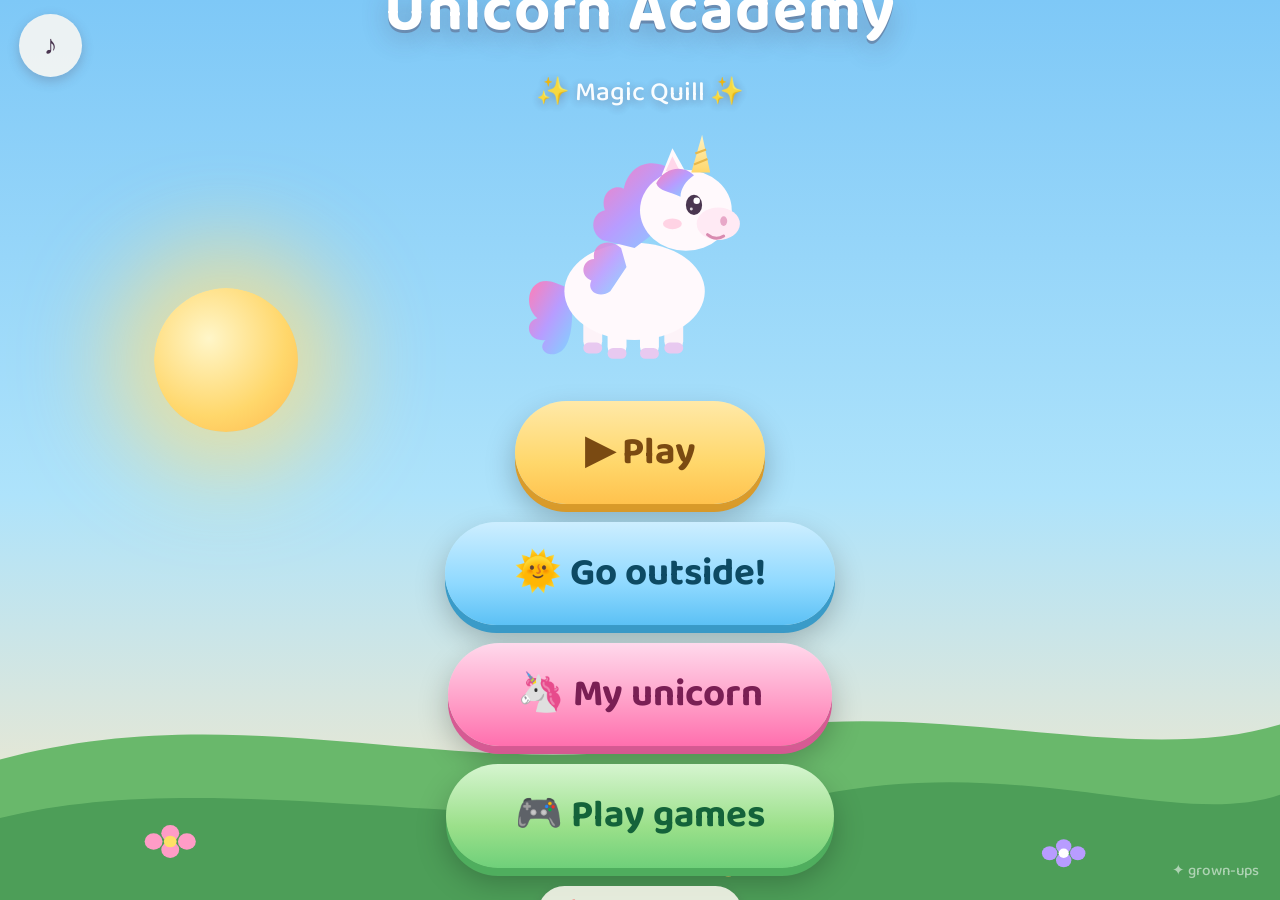
==== commit 262acb1c: "Add Unicorn Arcade: active mini-games (Phase 3) Address "the game is too static" with real interacti" ====
--- a/prototype/index.html
+++ b/prototype/index.html
@@ -18,6 +18,7 @@
 
   <link rel="stylesheet" href="css/game.css">
   <link rel="stylesheet" href="css/nursery.css">
+  <link rel="stylesheet" href="css/arcade.css">
 </head>
 <body class="sky-day">
 
@@ -110,6 +111,7 @@
     <button id="play-btn" class="big-btn">▶ Play</button>
     <button id="adventure-btn" class="big-btn outside-btn">🌞 Go outside!</button>
     <button id="nursery-btn" class="big-btn nursery-btn">🦄 My unicorn</button>
+    <button id="arcade-btn" class="big-btn arcade-tile">🎮 Play games</button>
     <button id="mode-btn" class="mode-btn">✏️ With tracing</button>
   </section>
 
@@ -175,6 +177,9 @@
 
   <!-- Unicorn Nursery (hatch & care) — built by js/nursery.js -->
   <section id="screen-nursery" class="screen"></section>
+
+  <!-- Unicorn Arcade (mini-games) — built by js/arcade.js -->
+  <section id="screen-arcade" class="screen"></section>
 
   <!-- persistent unicorn + speech (left side, clear of her writing hand) -->
   <aside id="rail">
@@ -198,6 +203,7 @@
   <script src="js/sounds.js"></script>
   <script src="js/unicorn.js"></script>
   <script src="js/nursery.js"></script>
+  <script src="js/arcade.js"></script>
   <script src="js/game.js"></script>
   <script>
     // register the service worker for offline play + installability
--- a/prototype/css/nursery.css
+++ b/prototype/css/nursery.css
@@ -197,3 +197,85 @@
 /* star-dust earned line on the complete screen */
 #complete-dust { font-weight: 800; color: #8a5a00; font-size: clamp(1rem, 2.8vmin, 1.5rem); }
 #complete-dust:empty { display: none; }
+
+/* ========== Phase 2: Dress-Up & Decorate studio ========== */
+
+/* the "Dress up!" button (pink-purple sibling of a care button) */
+.nursery-dress-btn {
+  font-family: inherit; font-weight: 800; cursor: pointer;
+  color: #5a2a8a; border: none; border-radius: 999px;
+  padding: 0.5em 1.4em; font-size: clamp(1rem, 2.8vmin, 1.5rem);
+  background: linear-gradient(180deg, #e7d3ff, #c9a8ff 60%, #b189ff);
+  box-shadow: 0 6px 0 #9a6ee0, 0 10px 22px rgba(74, 54, 80, 0.2);
+  -webkit-tap-highlight-color: transparent;
+}
+.nursery-dress-btn:active { transform: translateY(4px); }
+
+/* dress-up accessory emoji ease in/out */
+.acc { transition: opacity 0.25s; }
+
+/* stable décor — positioned around the scene, hidden until chosen */
+.nursery-decor { position: absolute; inset: 0; pointer-events: none; z-index: 1; }
+.decor-item {
+  position: absolute; opacity: 0; transform: scale(0.4);
+  font-size: clamp(1.6rem, 6vmin, 3rem); line-height: 1;
+  transition: opacity 0.3s, transform 0.3s cubic-bezier(.34, 1.56, .64, 1);
+}
+.decor-item.on { opacity: 1; transform: scale(1); }
+.decor-balloons { top: 1%; left: 3%; }
+.decor-rainbow  { top: -2%; left: 50%; transform: translateX(-50%) scale(0.4); font-size: clamp(2.4rem, 9vmin, 4.4rem); }
+.decor-rainbow.on { transform: translateX(-50%) scale(1); }
+.decor-stars    { top: 3%; right: 5%; }
+.decor-flowers  { bottom: 1%; left: 2%; }
+.decor-teddy    { bottom: 0%; right: 4%; }
+
+/* studio panel — shown only in dressing mode (replaces care UI) */
+.nursery-studio { display: none; flex-direction: column; gap: 1vh; width: min(94%, 460px); }
+#screen-nursery.dressing .nursery-meters,
+#screen-nursery.dressing .nursery-actions,
+#screen-nursery.dressing .nursery-shop,
+#screen-nursery.dressing .nursery-dress-btn { display: none; }
+#screen-nursery.dressing .nursery-studio { display: flex; }
+/* before hatching, only the egg invites a tap */
+#screen-nursery:not(.is-hatched) .nursery-dress-btn,
+#screen-nursery:not(.is-hatched) .nursery-studio { display: none; }
+
+.studio-section { display: flex; flex-direction: column; gap: 0.5vh; }
+.studio-title { font-weight: 800; color: var(--ink); font-size: clamp(0.85rem, 2.2vmin, 1.15rem); text-align: left; }
+.studio-row { display: flex; flex-wrap: wrap; justify-content: center; gap: 1.2vmin; }
+
+.swatch {
+  width: clamp(40px, 9vmin, 60px); height: clamp(40px, 9vmin, 60px);
+  border-radius: 50%; cursor: pointer;
+  border: 3px solid rgba(255, 255, 255, 0.9);
+  box-shadow: 0 3px 8px rgba(74, 54, 80, 0.3);
+  -webkit-tap-highlight-color: transparent;
+  transition: transform 0.15s;
+}
+.swatch:active { transform: scale(0.92); }
+.swatch.selected { outline: 3px solid var(--gold); outline-offset: 2px; transform: scale(1.08); }
+
+.chip {
+  font-family: inherit; cursor: pointer;
+  display: flex; align-items: center; justify-content: center;
+  width: clamp(46px, 10vmin, 66px); height: clamp(46px, 10vmin, 66px);
+  border-radius: 18px; border: 3px solid transparent;
+  background: rgba(255, 255, 255, 0.75);
+  box-shadow: 0 3px 8px rgba(74, 54, 80, 0.2);
+  -webkit-tap-highlight-color: transparent;
+  transition: transform 0.15s, border-color 0.15s, background 0.15s;
+}
+.chip:active { transform: scale(0.92); }
+.chip-icon { font-size: clamp(1.5rem, 4.5vmin, 2.4rem); line-height: 1; }
+.chip.on { border-color: var(--gold); background: linear-gradient(180deg, #fff3c4, #ffe9a8); }
+
+.studio-done {
+  align-self: center;
+  font-family: inherit; font-weight: 800; cursor: pointer;
+  color: #7a4a12; border: none; border-radius: 999px;
+  padding: 0.45em 1.8em; font-size: clamp(1.1rem, 3vmin, 1.6rem);
+  background: linear-gradient(180deg, #ffe9a8, var(--gold) 60%, #ffc24d);
+  box-shadow: 0 6px 0 #d99b2b, 0 10px 22px rgba(0, 0, 0, 0.2);
+  -webkit-tap-highlight-color: transparent;
+}
+.studio-done:active { transform: translateY(4px); }
--- a/prototype/css/arcade.css
+++ b/prototype/css/arcade.css
@@ -0,0 +1,92 @@
+/* Magic Quill — Unicorn Arcade (Phase 3). Menu of quick games on a canvas.
+ * Cozy, rounded, pastel to match the rest of the app. */
+
+#screen-arcade { align-items: center; justify-content: center; flex-direction: column; }
+/* the arcade has its own scene; hide the persistent companion rail here */
+#screen-arcade.active ~ #rail { display: none; }
+
+.arcade-back {
+  position: fixed; top: 1.5vh; left: 1.5vw; z-index: 9;
+  width: clamp(44px, 7vmin, 64px); height: clamp(44px, 7vmin, 64px);
+  border-radius: 50%; border: none;
+  background: rgba(255, 250, 242, 0.9); color: var(--ink);
+  font-size: clamp(1.2rem, 3vmin, 1.7rem); cursor: pointer;
+  box-shadow: 0 4px 12px rgba(74, 54, 80, 0.25);
+  -webkit-tap-highlight-color: transparent;
+}
+.arcade-back:active { transform: translateY(2px); }
+
+#screen-arcade .stardust-counter { position: fixed; top: 1.5vh; right: 1.5vw; z-index: 9; }
+
+/* ---------- menu ---------- */
+.arcade-menu {
+  display: flex; flex-direction: column; align-items: center; gap: 3vh;
+  background: linear-gradient(180deg, rgba(255, 250, 242, 0.95), rgba(238, 240, 255, 0.95));
+  border-radius: 34px; padding: 4vh 5vw;
+  box-shadow: 0 14px 40px rgba(40, 25, 60, 0.35);
+}
+.arcade-heading { font-size: clamp(1.8rem, 5vmin, 3rem); color: var(--ink); }
+.arcade-grid { display: flex; flex-wrap: wrap; justify-content: center; gap: 2.4vmin; }
+.game-card {
+  font-family: inherit; cursor: pointer;
+  display: flex; flex-direction: column; align-items: center; justify-content: center; gap: 0.4em;
+  width: clamp(120px, 24vmin, 200px); min-height: clamp(120px, 24vmin, 200px);
+  border: none; border-radius: 26px; color: var(--ink); font-weight: 800;
+  font-size: clamp(1rem, 2.6vmin, 1.5rem);
+  box-shadow: 0 6px 0 rgba(74, 54, 80, 0.25), 0 10px 22px rgba(74, 54, 80, 0.18);
+  -webkit-tap-highlight-color: transparent; transition: transform 0.15s;
+}
+.game-card:active { transform: translateY(4px); }
+.game-card .emoji { font-size: clamp(3rem, 9vmin, 5rem); line-height: 1; }
+.game-card:nth-child(3n+1) { background: linear-gradient(180deg, #fff3c4, #ffe066); }
+.game-card:nth-child(3n+2) { background: linear-gradient(180deg, #c9f0ff, #8fd9ff); }
+.game-card:nth-child(3n+3) { background: linear-gradient(180deg, #ffd1e4, #ff9cc6); }
+
+/* ---------- play view ---------- */
+.arcade-play { display: none; flex-direction: column; width: 100vw; height: 100vh; }
+#screen-arcade.playing .arcade-menu { display: none; }
+#screen-arcade.playing .arcade-play { display: flex; }
+
+.arcade-hud {
+  display: flex; align-items: center; justify-content: space-between; gap: 1vw;
+  padding: 1.4vh 4vw 0.6vh; font-weight: 800; color: #fff;
+  font-size: clamp(1.1rem, 3vmin, 1.7rem);
+  text-shadow: 0 2px 6px rgba(40, 25, 60, 0.5);
+}
+.hud-title { opacity: 0.95; }
+
+.arcade-canvas-wrap {
+  position: relative; flex: 1; margin: 1vh 2vw 2vh; border-radius: 28px; overflow: hidden;
+  background: linear-gradient(180deg, #a9d8ff 0%, #cfeaff 45%, #d9f6e0 100%);
+  box-shadow: inset 0 0 0 3px rgba(255, 255, 255, 0.5), 0 12px 30px rgba(40, 25, 60, 0.3);
+  touch-action: none;
+}
+.arcade-canvas { display: block; width: 100%; height: 100%; }
+
+/* ---------- end overlay ---------- */
+.arcade-end {
+  position: absolute; inset: 0; z-index: 5;
+  display: none; flex-direction: column; align-items: center; justify-content: center; gap: 1.6vh;
+  background: rgba(40, 25, 60, 0.55); backdrop-filter: blur(2px);
+  text-align: center; color: #fff; padding: 4vw;
+}
+.arcade-end.show { display: flex; animation: bubble-pop 0.4s cubic-bezier(.34, 1.56, .64, 1); }
+.arcade-end .end-title { font-size: clamp(3rem, 12vmin, 6rem); }
+.arcade-end .end-score { font-size: clamp(1.6rem, 5vmin, 2.6rem); font-weight: 800; }
+.arcade-end .end-dust { font-size: clamp(1.2rem, 3.4vmin, 1.8rem); font-weight: 800; color: #ffe066; }
+.arcade-again, .arcade-more {
+  font-family: inherit; font-weight: 800; cursor: pointer; border: none; border-radius: 999px;
+  padding: 0.5em 1.8em; font-size: clamp(1.1rem, 3vmin, 1.6rem);
+  -webkit-tap-highlight-color: transparent;
+}
+.arcade-again { color: #7a4a12; background: linear-gradient(180deg, #ffe9a8, var(--gold) 60%, #ffc24d); box-shadow: 0 6px 0 #d99b2b; }
+.arcade-more { color: var(--ink); background: rgba(255, 255, 255, 0.9); box-shadow: 0 6px 0 rgba(74, 54, 80, 0.25); }
+.arcade-again:active, .arcade-more:active { transform: translateY(4px); }
+
+/* the title-screen arcade tile (green sibling of .big-btn) */
+.arcade-tile {
+  color: #14633a;
+  background: linear-gradient(180deg, #d6f5d0, #9be08a 60%, #6fd07a);
+  box-shadow: 0 8px 0 #4fae5e, 0 14px 30px rgba(0, 0, 0, 0.25);
+}
+.arcade-tile:active { transform: translateY(5px); box-shadow: 0 3px 0 #4fae5e, 0 8px 18px rgba(0, 0, 0, 0.25); }
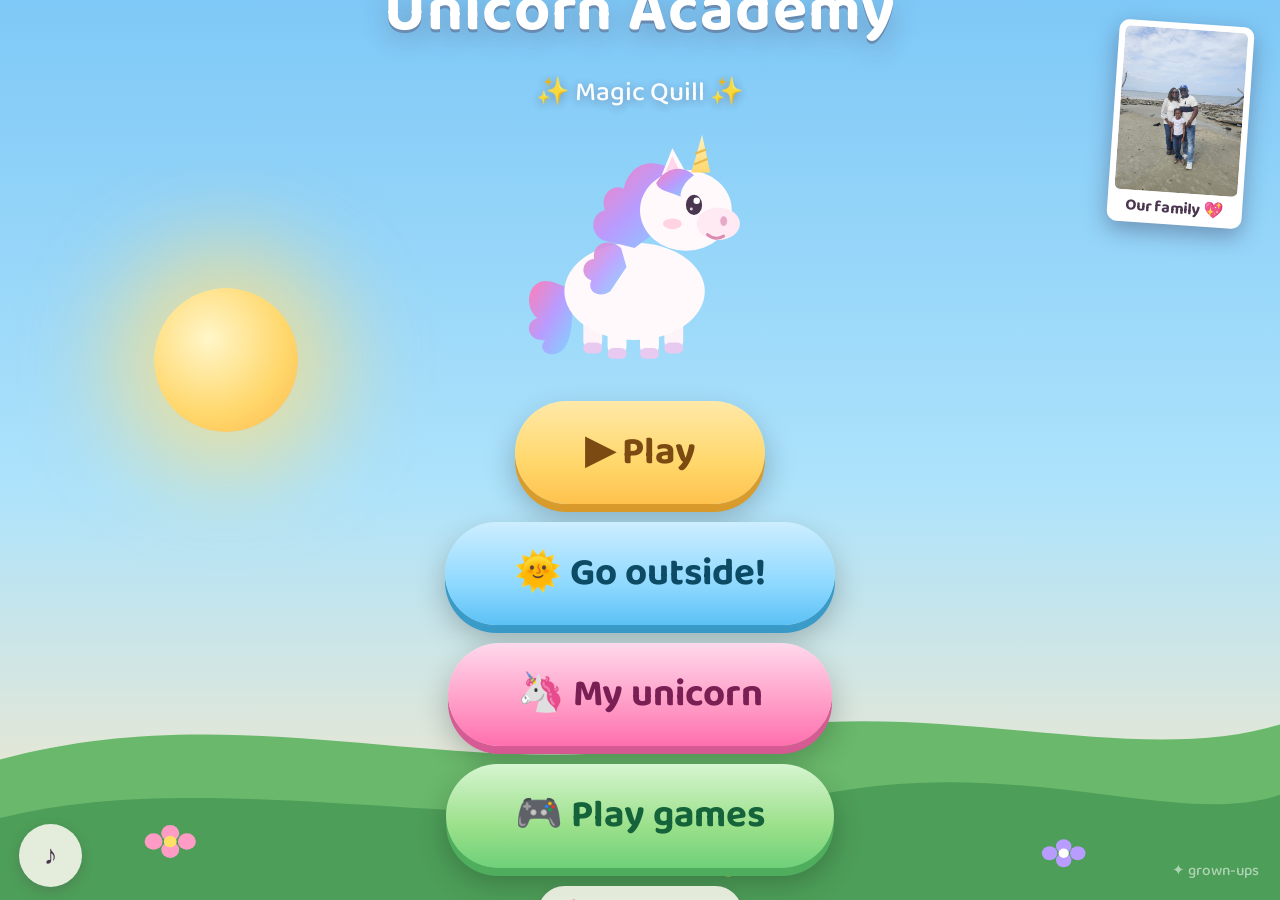
==== commit eb62766a: "Add universal navigation, touchable unicorn + family photo Navigation: a single persistent "🏠 menu" " ====
--- a/prototype/index.html
+++ b/prototype/index.html
@@ -105,6 +105,10 @@
 
   <!-- ===== screens ===== -->
   <section id="screen-title" class="screen active">
+    <figure class="family-frame" id="title-family">
+      <img src="img/family.jpg" alt="Emma-Grace and her family at the beach" loading="lazy">
+      <figcaption>Our family 💖</figcaption>
+    </figure>
     <h1 id="title-heading">Unicorn Academy</h1>
     <p class="subtitle">✨ Magic Quill ✨</p>
     <div id="title-unicorn"></div>
@@ -186,6 +190,21 @@
     <div id="bubble">…</div>
     <div id="unicorn-slot"></div>
   </aside>
+
+  <!-- universal navigation: jump to any activity from any screen (hidden on the title hub) -->
+  <button id="nav-home" aria-label="Go to menu">🏠</button>
+  <div id="nav-menu" hidden>
+    <div class="nav-panel">
+      <h2>Where to?</h2>
+      <div class="nav-grid">
+        <button class="topic-btn" data-dest="write"><span class="emoji">✏️</span><span class="label">Write</span></button>
+        <button class="topic-btn" data-dest="outside"><span class="emoji">🌞</span><span class="label">Go outside</span></button>
+        <button class="topic-btn" data-dest="unicorn"><span class="emoji">🦄</span><span class="label">My unicorn</span></button>
+        <button class="topic-btn" data-dest="arcade"><span class="emoji">🎮</span><span class="label">Games</span></button>
+      </div>
+      <button id="nav-close" class="mode-btn">✖ Stay here</button>
+    </div>
+  </div>
 
   <button id="music-btn" aria-label="Music on or off">♪</button>
   <a id="parent-link" href="replay.html" aria-label="Parent replay page">✦ grown-ups</a>
--- a/prototype/css/game.css
+++ b/prototype/css/game.css
@@ -229,6 +229,23 @@
 }
 #title-unicorn { width: clamp(180px, 30vmin, 300px); }
 #title-unicorn .unicorn-svg { width: 100%; height: auto; }
+
+/* a framed family photo — a warm welcome on the home screen (polaroid style) */
+.family-frame {
+  position: absolute; top: 2.5vh; right: 2.5vw; z-index: 7; margin: 0;
+  width: clamp(92px, 15vmin, 156px);
+  background: #fff; padding: 6px 6px 4px; border-radius: 10px;
+  box-shadow: 0 8px 22px rgba(40, 25, 60, 0.35);
+  transform: rotate(4deg);
+}
+.family-frame img {
+  display: block; width: 100%; aspect-ratio: 3 / 4; object-fit: cover;
+  border-radius: 6px; image-orientation: from-image;
+}
+.family-frame figcaption {
+  text-align: center; font-weight: 700; color: var(--ink);
+  font-size: clamp(0.7rem, 1.8vmin, 1rem); padding-top: 3px;
+}
 
 .big-btn {
   font-family: inherit;
@@ -519,7 +536,7 @@
 
 /* ---------- corner controls (left = reachable without covering writing) ---------- */
 #music-btn {
-  position: fixed; top: 1.5vh; left: 1.5vw; z-index: 9;
+  position: fixed; bottom: 1.5vh; left: 1.5vw; z-index: 9;
   width: clamp(44px, 7vmin, 64px); height: clamp(44px, 7vmin, 64px);
   border-radius: 50%;
   border: none;
@@ -531,6 +548,35 @@
 }
 #music-btn.off { opacity: 0.45; text-decoration: line-through; }
 
+/* ---------- universal navigation (jump to any activity) ---------- */
+#nav-home {
+  position: fixed; top: 1.5vh; left: 1.5vw; z-index: 12;
+  width: clamp(46px, 7.5vmin, 66px); height: clamp(46px, 7.5vmin, 66px);
+  border-radius: 50%; border: none; cursor: pointer;
+  background: rgba(255, 250, 242, 0.92); color: var(--ink);
+  font-size: clamp(1.3rem, 3.4vmin, 1.9rem);
+  box-shadow: 0 4px 12px rgba(74, 54, 80, 0.3);
+  -webkit-tap-highlight-color: transparent;
+}
+#nav-home:active { transform: translateY(2px); }
+/* the title screen is the hub already — no launcher needed there */
+#screen-title.active ~ #nav-home { display: none; }
+
+#nav-menu {
+  position: fixed; inset: 0; z-index: 20;
+  display: flex; align-items: center; justify-content: center;
+  background: rgba(40, 25, 60, 0.55); backdrop-filter: blur(2px);
+}
+#nav-menu[hidden] { display: none; }
+#nav-menu .nav-panel {
+  background: var(--cream); border-radius: 32px; padding: 4vh 5vw;
+  display: flex; flex-direction: column; gap: 2.4vh; align-items: center;
+  box-shadow: 0 14px 40px rgba(40, 25, 60, 0.45);
+  max-width: 92vw;
+}
+#nav-menu h2 { font-size: clamp(1.5rem, 4.5vmin, 2.4rem); }
+#nav-menu .nav-grid { display: flex; flex-wrap: wrap; justify-content: center; gap: 2vmin; }
+
 #parent-link {
   position: fixed; bottom: 1vh; right: 1vw; z-index: 9;
   font-size: 0.95rem;
--- a/prototype/css/nursery.css
+++ b/prototype/css/nursery.css
@@ -19,16 +19,18 @@
   box-shadow: 0 14px 40px rgba(40, 25, 60, 0.35);
 }
 
-.nursery-back {
-  position: fixed; top: 1.5vh; left: 1.5vw; z-index: 9;
-  width: clamp(44px, 7vmin, 64px); height: clamp(44px, 7vmin, 64px);
-  border-radius: 50%; border: none;
-  background: rgba(255, 250, 242, 0.9); color: var(--ink);
-  font-size: clamp(1.2rem, 3vmin, 1.7rem); cursor: pointer;
-  box-shadow: 0 4px 12px rgba(74, 54, 80, 0.25);
-  -webkit-tap-highlight-color: transparent;
-}
-.nursery-back:active { transform: translateY(2px); }
+/* framed family photo hung on the nursery wall */
+.nursery-photo {
+  position: absolute; top: 1.5vh; left: 1.2vw; z-index: 2; margin: 0;
+  width: clamp(52px, 12vmin, 88px);
+  background: #fff; padding: 4px 4px 3px; border-radius: 8px;
+  box-shadow: 0 5px 14px rgba(40, 25, 60, 0.3);
+  transform: rotate(-5deg);
+}
+.nursery-photo img {
+  display: block; width: 100%; aspect-ratio: 3 / 4; object-fit: cover;
+  border-radius: 5px; image-orientation: from-image;
+}
 
 .stardust-counter {
   align-self: flex-end;
@@ -80,7 +82,7 @@
 .nursery-egg.crack-3 { opacity: 0.6; }
 
 /* the unicorn (shown after hatching) */
-.nursery-unicorn { display: none; width: 100%; }
+.nursery-unicorn { display: none; width: 100%; position: relative; }
 .nursery-unicorn .unicorn-svg { width: 100%; height: auto; }
 /* growth stages scale the whole sprite (transform on .unicorn is otherwise unused) */
 .nursery-unicorn .unicorn { transform: scale(var(--u-scale, 1)); transform-origin: bottom center; transition: transform 0.6s cubic-bezier(.34, 1.56, .64, 1); }
--- a/prototype/css/arcade.css
+++ b/prototype/css/arcade.css
@@ -4,17 +4,6 @@
 #screen-arcade { align-items: center; justify-content: center; flex-direction: column; }
 /* the arcade has its own scene; hide the persistent companion rail here */
 #screen-arcade.active ~ #rail { display: none; }
-
-.arcade-back {
-  position: fixed; top: 1.5vh; left: 1.5vw; z-index: 9;
-  width: clamp(44px, 7vmin, 64px); height: clamp(44px, 7vmin, 64px);
-  border-radius: 50%; border: none;
-  background: rgba(255, 250, 242, 0.9); color: var(--ink);
-  font-size: clamp(1.2rem, 3vmin, 1.7rem); cursor: pointer;
-  box-shadow: 0 4px 12px rgba(74, 54, 80, 0.25);
-  -webkit-tap-highlight-color: transparent;
-}
-.arcade-back:active { transform: translateY(2px); }
 
 #screen-arcade .stardust-counter { position: fixed; top: 1.5vh; right: 1.5vw; z-index: 9; }
 
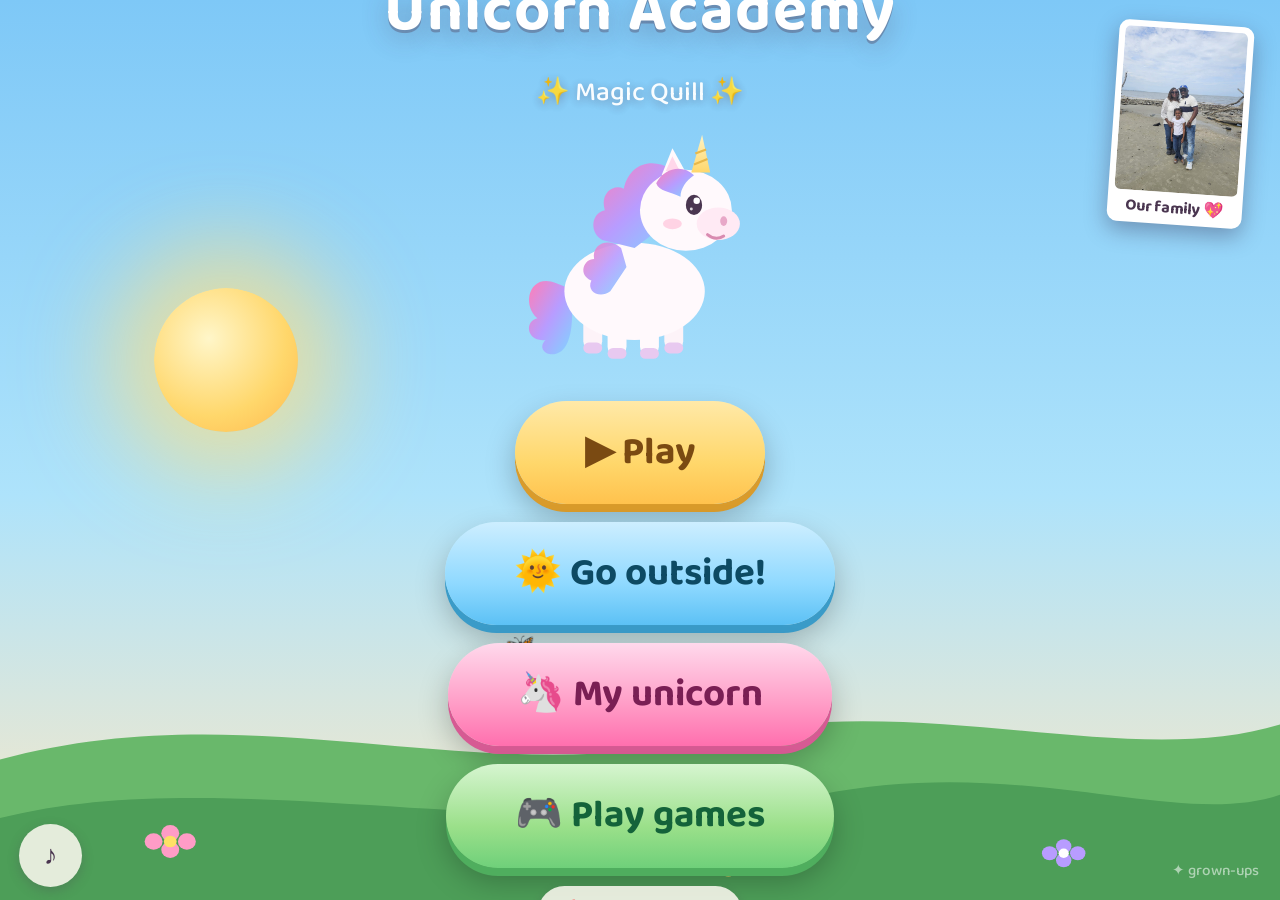
==== commit 8a715e23: "Add the living world: ambient clouds, butterflies & tap-magic Make the whole app feel alive instead " ====
--- a/prototype/index.html
+++ b/prototype/index.html
@@ -19,6 +19,7 @@
   <link rel="stylesheet" href="css/game.css">
   <link rel="stylesheet" href="css/nursery.css">
   <link rel="stylesheet" href="css/arcade.css">
+  <link rel="stylesheet" href="css/living.css">
 </head>
 <body class="sky-day">
 
@@ -220,6 +221,7 @@
   <script src="js/voice.js"></script>
   <script src="js/narrator.js"></script>
   <script src="js/sounds.js"></script>
+  <script src="js/living.js"></script>
   <script src="js/unicorn.js"></script>
   <script src="js/nursery.js"></script>
   <script src="js/arcade.js"></script>
--- a/prototype/css/living.css
+++ b/prototype/css/living.css
@@ -0,0 +1,78 @@
+/* Magic Quill — the living world (ambient life behind every screen).
+ * Sits above the scenery (meadow/sky) but below the screens (z-index 5), and
+ * never captures taps. Built by js/living.js. */
+
+#living {
+  position: fixed; inset: 0; z-index: 0;
+  pointer-events: none; overflow: hidden;
+}
+
+/* ---------- drifting clouds ---------- */
+.cloud {
+  position: absolute; left: -16%;
+  filter: drop-shadow(0 4px 8px rgba(120, 150, 190, 0.25));
+  animation-name: drift; animation-timing-function: linear; animation-iteration-count: infinite;
+  will-change: transform;
+}
+@keyframes drift { from { transform: translateX(0); } to { transform: translateX(138vw); } }
+/* clouds fade away at night */
+body.sky-night #living .cloud { opacity: 0.22 !important; }
+
+/* ---------- fluttering butterflies (wrapper wanders, inner span flaps) ---------- */
+.butterfly {
+  position: absolute;
+  animation-name: wander; animation-timing-function: ease-in-out; animation-iteration-count: infinite;
+  will-change: transform;
+}
+.butterfly .bw {
+  display: inline-block;
+  animation-name: flap; animation-timing-function: ease-in-out; animation-iteration-count: infinite;
+  will-change: transform;
+}
+@keyframes wander {
+  0%   { transform: translate(0, 0) rotate(-6deg); }
+  25%  { transform: translate(7vw, -6vh) rotate(8deg); }
+  50%  { transform: translate(14vw, 2vh) rotate(-6deg); }
+  75%  { transform: translate(6vw, 7vh) rotate(8deg); }
+  100% { transform: translate(0, 0) rotate(-6deg); }
+}
+@keyframes flap { 0%, 100% { transform: scaleX(1); } 50% { transform: scaleX(0.45); } }
+
+/* a butterfly released by a tap flies up and away, then is removed */
+.butterfly.fly-up { animation: flyaway 4s ease-in forwards; }
+@keyframes flyaway {
+  0%   { opacity: 1; }
+  100% { transform: translate(var(--fx, 10vw), -62vh) rotate(20deg); opacity: 0; }
+}
+
+/* ---------- tap sparkles ---------- */
+.petal {
+  position: absolute; line-height: 1;
+  animation: petal-float 1.1s ease-out forwards;
+  will-change: transform, opacity;
+}
+@keyframes petal-float {
+  0%   { transform: translate(-50%, -50%) scale(0.5); opacity: 0; }
+  20%  { opacity: 1; }
+  100% { transform: translate(calc(-50% + var(--dx)), calc(-50% + var(--dy))) scale(1.1); opacity: 0; }
+}
+
+/* ---------- shooting star ---------- */
+.shoot {
+  position: absolute; line-height: 1;
+  filter: drop-shadow(0 0 6px rgba(255, 240, 180, 0.8));
+  animation: shoot 1.5s ease-in forwards;
+  will-change: transform, opacity;
+}
+@keyframes shoot {
+  0%   { transform: translate(0, 0) rotate(18deg) scale(0.6); opacity: 0; }
+  15%  { opacity: 1; }
+  100% { transform: translate(42vw, 32vh) rotate(18deg) scale(1); opacity: 0; }
+}
+
+/* respect reduced-motion: keep the world calm */
+@media (prefers-reduced-motion: reduce) {
+  #living .cloud, #living .butterfly, #living .butterfly .bw,
+  #living .shoot, #living .petal { animation: none; }
+  #living .shoot, #living .petal { display: none; }
+}
